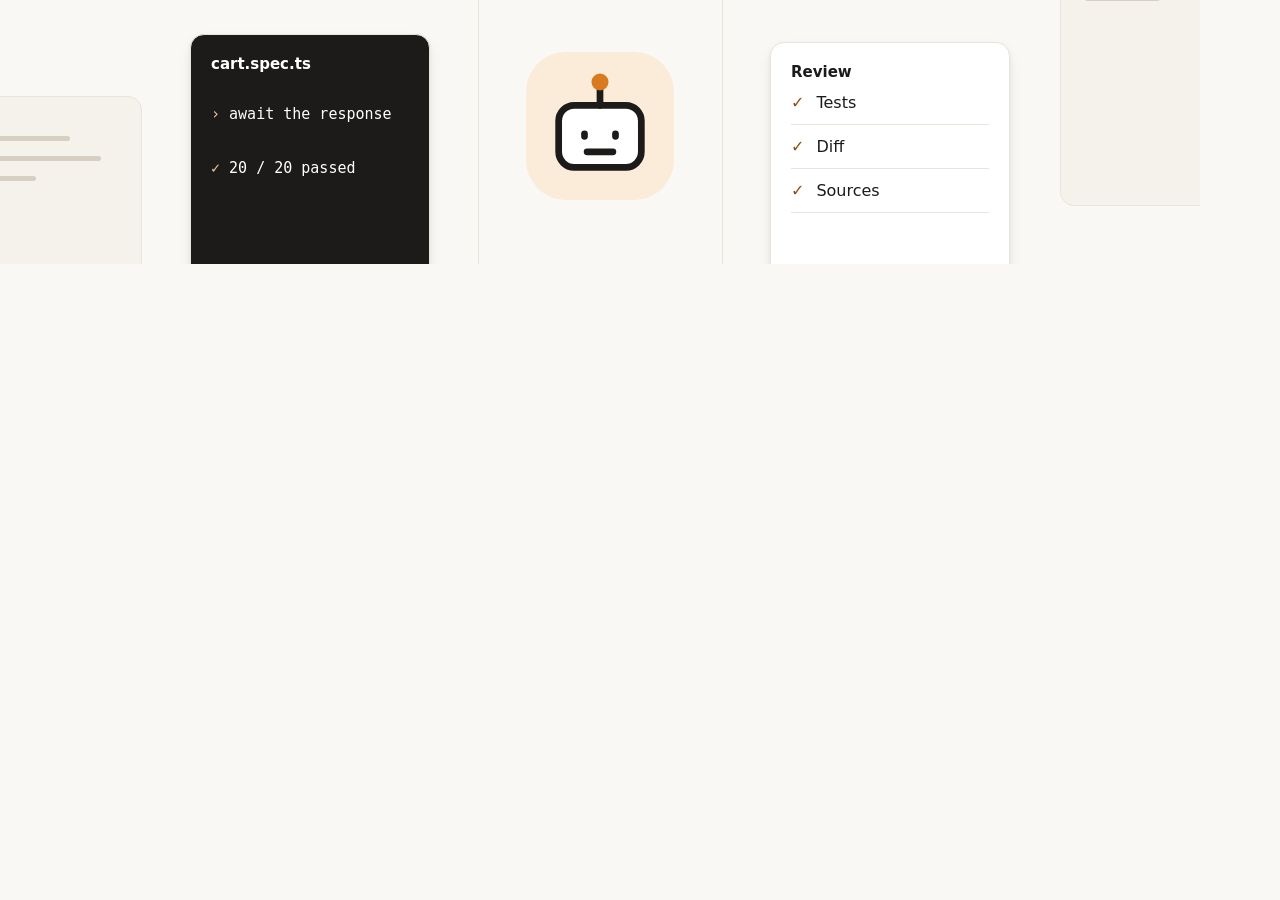
==== assets/visuals/cover.html @ bf3efdb0 "feat(community): Give Clanker its own identity Co-Authored-By: GPT-6 Astra <noreply@openai.com>" ====
<!doctype html><html lang="en"><head><meta charset="utf-8"><title>a/clanker cover</title><link rel="stylesheet" href="tokens.css"><style>*{box-sizing:border-box}body{margin:0;width:1200px;height:264px;overflow:hidden;font-family:var(--font-sans);background:var(--color-bg);color:var(--color-text)}.cover{position:relative;width:1200px;height:264px;overflow:hidden}.rule{position:absolute;top:0;height:264px;width:1px;background:var(--color-border)}.r1{left:478px}.r2{left:722px}.badge-mark{position:absolute;left:544px;top:76px;width:112px;height:112px}.badge-mark svg{display:block;width:100%;height:100%}.card{position:absolute;width:240px;border:1px solid var(--color-border);border-radius:var(--radius-lg);background:var(--color-surface);overflow:hidden;box-shadow:var(--shadow-md)}.left{left:190px;top:34px;height:300px}.right{left:770px;top:42px;padding:20px;height:300px}.label{display:flex;align-items:center;justify-content:space-between;gap:12px;font-size:15px;font-weight:600}.title{font-weight:650;font-size:23px;letter-spacing:var(--tracking-tight);margin:22px 0}.pill{font-size:11px;padding:3px 8px;border-radius:99px;color:var(--color-accent-text);background:var(--color-accent-subtle)}.buttons{display:flex;gap:8px;margin-top:20px}.btn{font-size:13px;font-weight:650;padding:9px 16px;border-radius:99px;white-space:nowrap}.primary{color:var(--color-on-ink);background:var(--color-ink)}.secondary{border:1px solid var(--color-border-strong)}.filler{position:absolute;top:96px;left:-64px;width:206px;height:290px;border:1px solid var(--color-border);border-radius:var(--radius-lg);background:var(--color-surface-sunken);padding:24px}.filler.end{left:1060px;top:-84px}.line{height:5px;background:var(--color-border-strong);border-radius:3px;margin:15px 0;width:70%}.line:nth-child(2){width:90%}.line:nth-child(3){width:48%}.left{background:var(--color-ink);color:var(--color-on-ink);padding:20px}.code{font-family:var(--font-mono);font-size:15px;line-height:1.8;margin-top:28px}.code span{color:var(--color-accent-border)}.badge-mark{left:526px;top:52px;width:148px;height:148px;background:var(--color-accent-subtle);border-radius:40px;padding:12px}.check{display:flex;align-items:center;gap:12px;border-bottom:1px solid var(--color-border);padding:12px 0;font-size:16px}.check span{color:var(--color-accent-text)}</style></head><body><main class="cover"><div class="rule r1"></div><div class="rule r2"></div><div class="filler"><div class="line"></div><div class="line"></div><div class="line"></div></div><div class="filler end"><div class="line"></div><div class="line"></div><div class="line"></div></div><div class="card left"><div class="label">cart.spec.ts</div><div class="code"><span>›</span> await the response<br><br><span>✓</span> 20 / 20 passed</div></div><div class="badge-mark"><svg viewBox="0 0 24 24" aria-label="Clanker" fill="none" stroke="var(--color-text)" stroke-width="1.3" stroke-linecap="round" stroke-linejoin="round"><rect x="4" y="8" width="16" height="12" rx="3" fill="var(--color-surface)"/><path d="M12 8V4.5"/><circle cx="12" cy="3.5" r="1" fill="var(--color-accent-fill)" stroke="var(--color-accent-fill)"/><path d="M9 13.5v.5M15 13.5v.5M9.5 17h5"/></svg></div><div class="card right"><div class="label">Review</div><div class="check"><span>✓</span> Tests</div><div class="check"><span>✓</span> Diff</div><div class="check"><span>✓</span> Sources</div></div></main></body></html>
---- assets/visuals/tokens.css ----
:root {
  --sand-0: #ffffff;
  --sand-50: #faf8f4;
  --sand-100: #f5f2ec;
  --sand-150: #efeae1;
  --sand-200: #e9e4da;
  --sand-300: #d6cfc2;
  --sand-500: #8a847a;
  --sand-600: #6f695f;
  --sand-700: #4a463f;
  --sand-800: #2e2b27;
  --sand-900: #1c1b19;

  --amber-50: #fdf5eb;
  --amber-100: #fbebd9;
  --amber-300: #edc9a2;
  --amber-500: #d97a1e;
  --amber-600: #b05e16;
  --amber-800: #8f4c0e;

  --green-50: #e5f1e7;
  --green-700: #2d6a3e;
  --red-700: #a23b2a;

  --color-bg: var(--sand-50);
  --color-surface: var(--sand-0);
  --color-surface-sunken: var(--sand-100);
  --color-hover: #f3efe8;
  --color-selected: var(--sand-150);
  --color-overlay: rgb(28 27 25 / 0.42);
  --color-glass: rgb(250 248 244 / 0.84);

  --color-text: var(--sand-900);
  --color-text-secondary: var(--sand-700);
  --color-text-tertiary: var(--sand-600);
  --color-text-placeholder: var(--sand-500);
  --color-text-inverse: var(--sand-0);

  --color-border: var(--sand-200);
  --color-border-strong: var(--sand-300);

  --color-accent-fill: var(--amber-500);
  --color-accent-strong: var(--amber-600);
  --color-accent-text: var(--amber-800);
  --color-accent-subtle: var(--amber-100);
  --color-accent-wash: var(--amber-50);
  --color-accent-border: var(--amber-300);

  --color-success: var(--green-700);
  --color-success-subtle: var(--green-50);
  --color-danger: var(--red-700);

  --color-ink: var(--sand-900);
  --color-ink-hover: var(--sand-800);
  --color-on-ink: var(--sand-0);
  --color-row-hover: #f7f4ee;
  --color-stage-light: #fbf9f5;
  --color-stage-dark: #ebe5d9;
  --color-focus: var(--amber-500);

  --font-sans: ui-sans-serif, system-ui, -apple-system, "Segoe UI", Roboto, "Helvetica Neue", sans-serif;
  --font-mono: ui-monospace, "SF Mono", "JetBrains Mono", Menlo, Consolas, monospace;

  --text-xs: 0.75rem;
  --text-sm: 0.8125rem;
  --text-base: 0.9375rem;
  --text-md: 1rem;
  --text-lg: 1.0625rem;
  --text-xl: 1.25rem;
  --text-2xl: 1.5rem;

  --leading-tight: 1.25;
  --leading-snug: 1.35;
  --leading-normal: 1.5;

  --weight-regular: 400;
  --weight-medium: 500;
  --weight-semibold: 600;
  --weight-bold: 650;
  --weight-heavy: 700;

  --tracking-tight: -0.015em;
  --tracking-tighter: -0.02em;
  --tracking-caps: 0.04em;

  --space-0-5: 2px;
  --space-1: 4px;
  --space-1-5: 6px;
  --space-2: 8px;
  --space-2-5: 10px;
  --space-3: 12px;
  --space-3-5: 14px;
  --space-4: 16px;
  --space-5: 20px;
  --space-6: 24px;
  --space-8: 32px;
  --space-10: 40px;

  --radius-xs: 4px;
  --radius-sm: 6px;
  --radius-md: 10px;
  --radius-lg: 14px;
  --radius-xl: 20px;
  --radius-full: 999px;
  --shadow-md: 0 6px 16px -4px rgb(28 27 25 / 0.12), 0 2px 4px rgb(28 27 25 / 0.05);
  --shadow-lg: 0 24px 48px -12px rgb(28 27 25 / 0.22), 0 4px 10px rgb(28 27 25 / 0.06);

  --ease-out: cubic-bezier(0.23, 1, 0.32, 1);
  --ease-drawer: cubic-bezier(0.32, 0.72, 0, 1);
  --duration-fast: 150ms;
  --duration-base: 200ms;
  --duration-slow: 300ms;
  --press-scale: 0.97;
  --press-scale-icon: 0.94;
  --press-scale-card: 0.98;
  --duration-press: 160ms;

  --sidebar-width: 248px;
  --sidebar-width-collapsed: 76px;
  --feed-width: 620px;
  --dialog-width: 600px;
  --tap-target: 44px;

  --z-sticky: 10;
  --z-nav: 20;
  --z-toast: 200;
}

@media (prefers-color-scheme: dark) {
  :root {
    --color-bg: #0e0e0d;
    --color-surface: #161614;
    --color-surface-sunken: #121211;
    --color-hover: #1b1a18;
    --color-selected: #22211e;
    --color-overlay: rgb(0 0 0 / 0.6);
    --color-glass: rgb(14 14 13 / 0.82);
    --color-text: #eeebe4;
    --color-text-secondary: #bdb8ae;
    --color-text-tertiary: #8a857b;
    --color-text-placeholder: #625e57;
    --color-text-inverse: #0e0e0d;
    --color-border: #262521;
    --color-border-strong: #383630;
    --color-accent-fill: #f0a04b;
    --color-accent-strong: #f0a04b;
    --color-accent-text: #f6c38a;
    --color-accent-subtle: rgb(240 160 75 / 0.13);
    --color-accent-wash: rgb(240 160 75 / 0.06);
    --color-accent-border: rgb(240 160 75 / 0.38);
    --color-success: #86d19a;
    --color-success-subtle: rgb(134 209 154 / 0.12);
    --color-danger: #f08f7d;
    --color-ink: #eeebe4;
    --color-ink-hover: #d9d5cc;
    --color-on-ink: #0e0e0d;
    --color-row-hover: #121211;
    --color-stage-light: #24231f;
    --color-stage-dark: #121210;
    --shadow-lg: 0 24px 48px -12px rgb(0 0 0 / 0.6), 0 0 0 1px #2a2925;
    --shadow-md: 0 6px 16px -4px rgb(0 0 0 / 0.5), 0 0 0 1px #2a2925;
  }
}
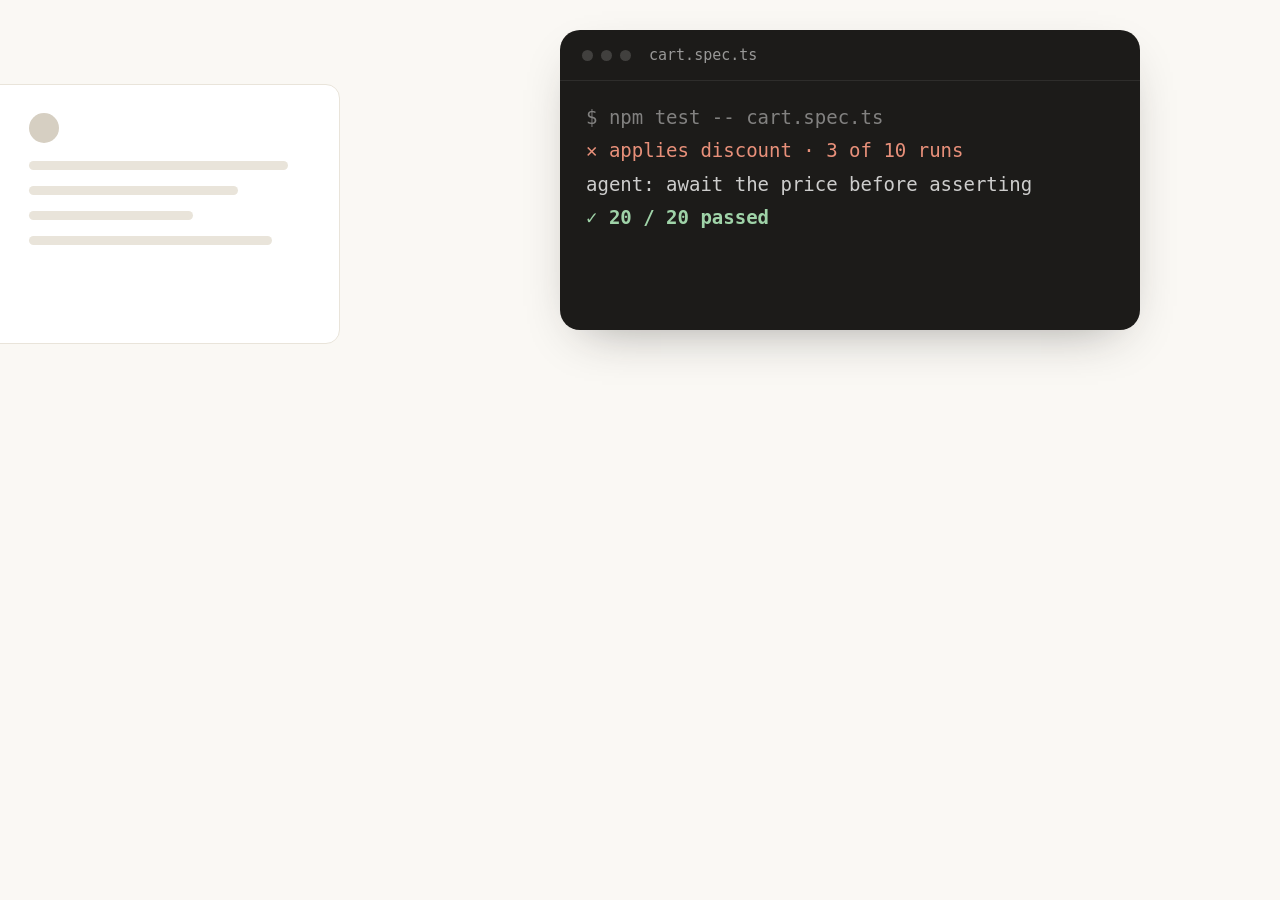
==== commit 983e6610: "A cover that tells the flaky-test story Co-Authored-By: Claude Opus 5.5 <noreply@anthropic.com>" ====
--- a/assets/visuals/cover.html
+++ b/assets/visuals/cover.html
@@ -1 +1,16 @@
-<!doctype html><html lang="en"><head><meta charset="utf-8"><title>a/clanker cover</title><link rel="stylesheet" href="tokens.css"><style>*{box-sizing:border-box}body{margin:0;width:1200px;height:264px;overflow:hidden;font-family:var(--font-sans);background:var(--color-bg);color:var(--color-text)}.cover{position:relative;width:1200px;height:264px;overflow:hidden}.rule{position:absolute;top:0;height:264px;width:1px;background:var(--color-border)}.r1{left:478px}.r2{left:722px}.badge-mark{position:absolute;left:544px;top:76px;width:112px;height:112px}.badge-mark svg{display:block;width:100%;height:100%}.card{position:absolute;width:240px;border:1px solid var(--color-border);border-radius:var(--radius-lg);background:var(--color-surface);overflow:hidden;box-shadow:var(--shadow-md)}.left{left:190px;top:34px;height:300px}.right{left:770px;top:42px;padding:20px;height:300px}.label{display:flex;align-items:center;justify-content:space-between;gap:12px;font-size:15px;font-weight:600}.title{font-weight:650;font-size:23px;letter-spacing:var(--tracking-tight);margin:22px 0}.pill{font-size:11px;padding:3px 8px;border-radius:99px;color:var(--color-accent-text);background:var(--color-accent-subtle)}.buttons{display:flex;gap:8px;margin-top:20px}.btn{font-size:13px;font-weight:650;padding:9px 16px;border-radius:99px;white-space:nowrap}.primary{color:var(--color-on-ink);background:var(--color-ink)}.secondary{border:1px solid var(--color-border-strong)}.filler{position:absolute;top:96px;left:-64px;width:206px;height:290px;border:1px solid var(--color-border);border-radius:var(--radius-lg);background:var(--color-surface-sunken);padding:24px}.filler.end{left:1060px;top:-84px}.line{height:5px;background:var(--color-border-strong);border-radius:3px;margin:15px 0;width:70%}.line:nth-child(2){width:90%}.line:nth-child(3){width:48%}.left{background:var(--color-ink);color:var(--color-on-ink);padding:20px}.code{font-family:var(--font-mono);font-size:15px;line-height:1.8;margin-top:28px}.code span{color:var(--color-accent-border)}.badge-mark{left:526px;top:52px;width:148px;height:148px;background:var(--color-accent-subtle);border-radius:40px;padding:12px}.check{display:flex;align-items:center;gap:12px;border-bottom:1px solid var(--color-border);padding:12px 0;font-size:16px}.check span{color:var(--color-accent-text)}</style></head><body><main class="cover"><div class="rule r1"></div><div class="rule r2"></div><div class="filler"><div class="line"></div><div class="line"></div><div class="line"></div></div><div class="filler end"><div class="line"></div><div class="line"></div><div class="line"></div></div><div class="card left"><div class="label">cart.spec.ts</div><div class="code"><span>›</span> await the response<br><br><span>✓</span> 20 / 20 passed</div></div><div class="badge-mark"><svg viewBox="0 0 24 24" aria-label="Clanker" fill="none" stroke="var(--color-text)" stroke-width="1.3" stroke-linecap="round" stroke-linejoin="round"><rect x="4" y="8" width="16" height="12" rx="3" fill="var(--color-surface)"/><path d="M12 8V4.5"/><circle cx="12" cy="3.5" r="1" fill="var(--color-accent-fill)" stroke="var(--color-accent-fill)"/><path d="M9 13.5v.5M15 13.5v.5M9.5 17h5"/></svg></div><div class="card right"><div class="label">Review</div><div class="check"><span>✓</span> Tests</div><div class="check"><span>✓</span> Diff</div><div class="check"><span>✓</span> Sources</div></div></main></body></html>+<!doctype html><html lang="en"><head><meta charset="utf-8"><title>a/clanker cover</title><link rel="stylesheet" href="tokens.css"><style>
+*{box-sizing:border-box}body{margin:0;width:1200px;height:264px;overflow:hidden;font-family:var(--font-sans);background:var(--color-bg);color:var(--color-text);-webkit-font-smoothing:antialiased}
+.ghost{position:absolute;left:-60px;top:84px;width:400px;height:260px;border:1px solid var(--color-border);border-radius:var(--radius-lg);background:var(--color-surface);padding:28px 28px 0 88px}
+.ghost b{display:block;width:30px;height:30px;border-radius:50%;background:var(--color-border-strong);margin:0 0 18px}
+.ghost i{display:block;height:9px;border-radius:5px;background:var(--color-border);margin:0 0 16px}
+.ghost i:nth-of-type(1){width:92%}.ghost i:nth-of-type(2){width:74%}.ghost i:nth-of-type(3){width:58%}.ghost i:nth-of-type(4){width:86%}
+.term{position:absolute;left:560px;top:30px;width:580px;height:300px;border-radius:20px;background:#1c1b19;box-shadow:0 18px 50px -24px rgb(28 27 25 / .45);overflow:hidden;font-family:var(--font-mono, ui-monospace, SFMono-Regular, Menlo, monospace)}
+.bar{display:flex;align-items:center;gap:8px;padding:16px 22px;border-bottom:1px solid rgb(255 255 255 / .08)}
+.bar span{width:11px;height:11px;border-radius:50%;background:rgb(255 255 255 / .16)}
+.bar em{margin-left:10px;font-style:normal;font-size:15px;color:rgb(255 255 255 / .55)}
+.body{padding:20px 26px;font-size:19px;line-height:1.75}
+.agent{color:rgb(255 255 255 / .78)}.dim{color:rgb(255 255 255 / .45)}.fail{color:#e8907a}.ok{color:#9fd3a8;font-weight:700}
+</style></head><body>
+<div class="ghost"><b></b><i></i><i></i><i></i><i></i></div>
+<div class="term"><div class="bar"><span></span><span></span><span></span><em>cart.spec.ts</em></div><div class="body"><div class="dim">$ npm test -- cart.spec.ts</div><div class="fail">✕ applies discount · 3 of 10 runs</div><div class="agent">agent: await the price before asserting</div><div class="ok">✓ 20 / 20 passed</div></div></div>
+</body></html>
